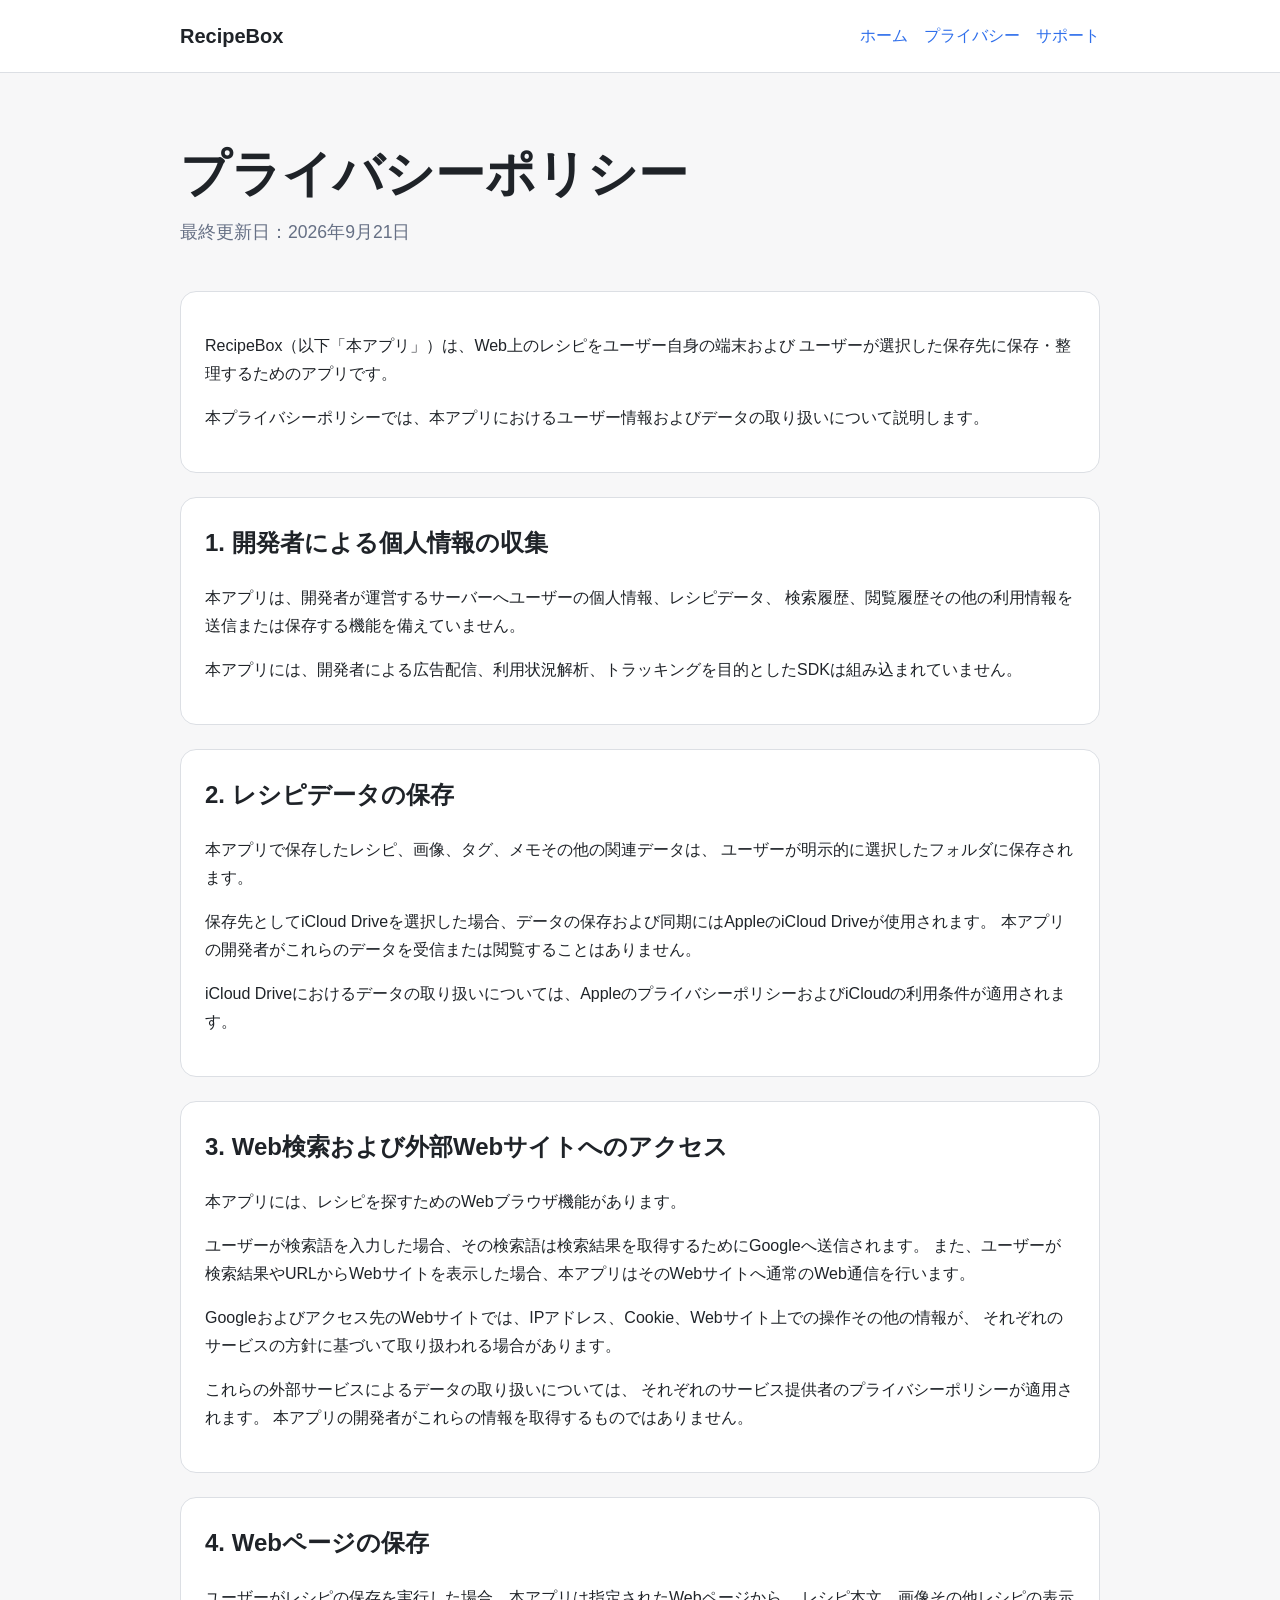
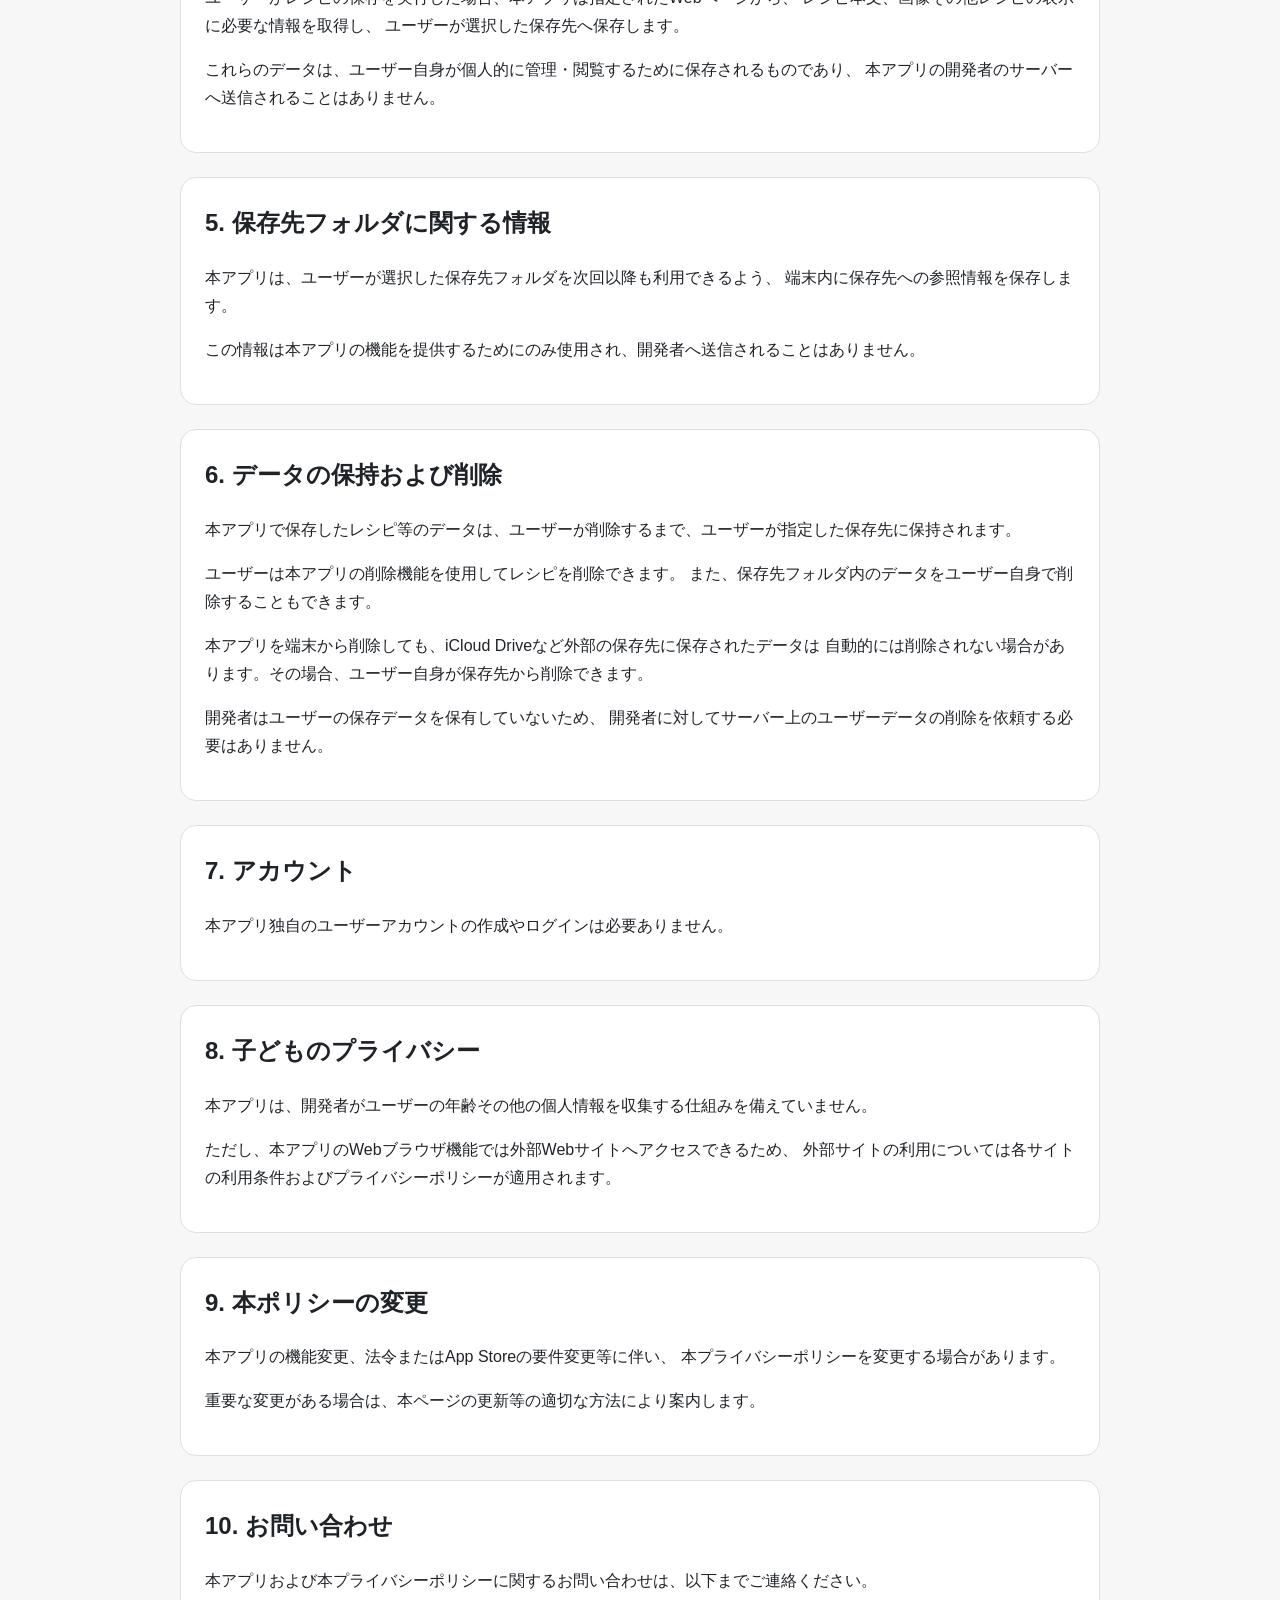
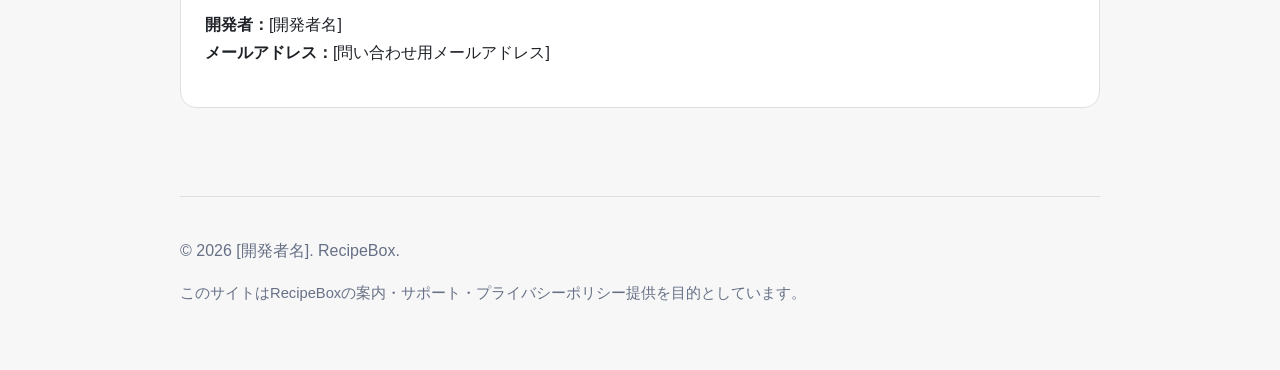
==== privacy.html @ 0dcfbc45 "Add files via upload" ====
<!doctype html>
<html lang="ja">
<head>
  <meta charset="utf-8">
  <meta name="viewport" content="width=device-width, initial-scale=1">
  <title>プライバシーポリシー | RecipeBox</title>
  <meta name="description" content="RecipeBoxのプライバシーポリシーです。">
  <link rel="stylesheet" href="style.css">
</head>
<body>

<header>
  <div class="header-inner">
    <a class="brand" href="index.html">RecipeBox</a>
    <nav aria-label="サイト内ナビゲーション">
      <a href="index.html">ホーム</a>
      <a href="privacy.html">プライバシー</a>
      <a href="support.html">サポート</a>
    </nav>
  </div>
</header>

<main>
  <section class="hero">
    <h1>プライバシーポリシー</h1>
    <p>最終更新日：2026年9月21日</p>
  </section>

  <section class="card">
    <p>
      RecipeBox（以下「本アプリ」）は、Web上のレシピをユーザー自身の端末および
      ユーザーが選択した保存先に保存・整理するためのアプリです。
    </p>
    <p>
      本プライバシーポリシーでは、本アプリにおけるユーザー情報およびデータの取り扱いについて説明します。
    </p>
  </section>

  <section class="card">
    <h2>1. 開発者による個人情報の収集</h2>
    <p>
      本アプリは、開発者が運営するサーバーへユーザーの個人情報、レシピデータ、
      検索履歴、閲覧履歴その他の利用情報を送信または保存する機能を備えていません。
    </p>
    <p>
      本アプリには、開発者による広告配信、利用状況解析、トラッキングを目的としたSDKは組み込まれていません。
    </p>
  </section>

  <section class="card">
    <h2>2. レシピデータの保存</h2>
    <p>
      本アプリで保存したレシピ、画像、タグ、メモその他の関連データは、
      ユーザーが明示的に選択したフォルダに保存されます。
    </p>
    <p>
      保存先としてiCloud Driveを選択した場合、データの保存および同期にはAppleのiCloud Driveが使用されます。
      本アプリの開発者がこれらのデータを受信または閲覧することはありません。
    </p>
    <p>
      iCloud Driveにおけるデータの取り扱いについては、AppleのプライバシーポリシーおよびiCloudの利用条件が適用されます。
    </p>
  </section>

  <section class="card">
    <h2>3. Web検索および外部Webサイトへのアクセス</h2>
    <p>
      本アプリには、レシピを探すためのWebブラウザ機能があります。
    </p>
    <p>
      ユーザーが検索語を入力した場合、その検索語は検索結果を取得するためにGoogleへ送信されます。
      また、ユーザーが検索結果やURLからWebサイトを表示した場合、本アプリはそのWebサイトへ通常のWeb通信を行います。
    </p>
    <p>
      Googleおよびアクセス先のWebサイトでは、IPアドレス、Cookie、Webサイト上での操作その他の情報が、
      それぞれのサービスの方針に基づいて取り扱われる場合があります。
    </p>
    <p>
      これらの外部サービスによるデータの取り扱いについては、
      それぞれのサービス提供者のプライバシーポリシーが適用されます。
      本アプリの開発者がこれらの情報を取得するものではありません。
    </p>
  </section>

  <section class="card">
    <h2>4. Webページの保存</h2>
    <p>
      ユーザーがレシピの保存を実行した場合、本アプリは指定されたWebページから、
      レシピ本文、画像その他レシピの表示に必要な情報を取得し、
      ユーザーが選択した保存先へ保存します。
    </p>
    <p>
      これらのデータは、ユーザー自身が個人的に管理・閲覧するために保存されるものであり、
      本アプリの開発者のサーバーへ送信されることはありません。
    </p>
  </section>

  <section class="card">
    <h2>5. 保存先フォルダに関する情報</h2>
    <p>
      本アプリは、ユーザーが選択した保存先フォルダを次回以降も利用できるよう、
      端末内に保存先への参照情報を保存します。
    </p>
    <p>
      この情報は本アプリの機能を提供するためにのみ使用され、開発者へ送信されることはありません。
    </p>
  </section>

  <section class="card">
    <h2>6. データの保持および削除</h2>
    <p>
      本アプリで保存したレシピ等のデータは、ユーザーが削除するまで、ユーザーが指定した保存先に保持されます。
    </p>
    <p>
      ユーザーは本アプリの削除機能を使用してレシピを削除できます。
      また、保存先フォルダ内のデータをユーザー自身で削除することもできます。
    </p>
    <p>
      本アプリを端末から削除しても、iCloud Driveなど外部の保存先に保存されたデータは
      自動的には削除されない場合があります。その場合、ユーザー自身が保存先から削除できます。
    </p>
    <p>
      開発者はユーザーの保存データを保有していないため、
      開発者に対してサーバー上のユーザーデータの削除を依頼する必要はありません。
    </p>
  </section>

  <section class="card">
    <h2>7. アカウント</h2>
    <p>本アプリ独自のユーザーアカウントの作成やログインは必要ありません。</p>
  </section>

  <section class="card">
    <h2>8. 子どものプライバシー</h2>
    <p>
      本アプリは、開発者がユーザーの年齢その他の個人情報を収集する仕組みを備えていません。
    </p>
    <p>
      ただし、本アプリのWebブラウザ機能では外部Webサイトへアクセスできるため、
      外部サイトの利用については各サイトの利用条件およびプライバシーポリシーが適用されます。
    </p>
  </section>

  <section class="card">
    <h2>9. 本ポリシーの変更</h2>
    <p>
      本アプリの機能変更、法令またはApp Storeの要件変更等に伴い、
      本プライバシーポリシーを変更する場合があります。
    </p>
    <p>
      重要な変更がある場合は、本ページの更新等の適切な方法により案内します。
    </p>
  </section>

  <section class="card">
    <h2>10. お問い合わせ</h2>
    <p>
      本アプリおよび本プライバシーポリシーに関するお問い合わせは、以下までご連絡ください。
    </p>
    <p>
      <strong>開発者：</strong>[開発者名]<br>
      <strong>メールアドレス：</strong>[問い合わせ用メールアドレス]
    </p>
  </section>
</main>

<footer>
  <p>© 2026 [開発者名]. RecipeBox.</p>
  <p class="small">
    このサイトはRecipeBoxの案内・サポート・プライバシーポリシー提供を目的としています。
  </p>
</footer>

</body>
</html>
---- style.css ----
:root {
  color-scheme: light dark;
  --bg: #f7f7f8;
  --card: #ffffff;
  --text: #1f2328;
  --muted: #667085;
  --border: #dcdfe4;
  --accent: #2f6feb;
  --accent-soft: #eaf2ff;
}

@media (prefers-color-scheme: dark) {
  :root {
    --bg: #111418;
    --card: #191d23;
    --text: #f2f4f7;
    --muted: #a7b0bd;
    --border: #30363d;
    --accent: #6ea8fe;
    --accent-soft: #17243a;
  }
}

* { box-sizing: border-box; }

body {
  margin: 0;
  font-family:
    -apple-system, BlinkMacSystemFont, "Hiragino Sans", "Yu Gothic",
    "Meiryo", sans-serif;
  background: var(--bg);
  color: var(--text);
  line-height: 1.75;
}

header {
  border-bottom: 1px solid var(--border);
  background: var(--card);
}

.header-inner,
main,
footer {
  width: min(920px, calc(100% - 32px));
  margin: 0 auto;
}

.header-inner {
  display: flex;
  align-items: center;
  justify-content: space-between;
  gap: 24px;
  min-height: 72px;
}

.brand {
  font-size: 1.25rem;
  font-weight: 700;
  text-decoration: none;
  color: var(--text);
}

nav {
  display: flex;
  gap: 16px;
  flex-wrap: wrap;
}

nav a,
footer a {
  color: var(--accent);
  text-decoration: none;
}

nav a:hover,
footer a:hover {
  text-decoration: underline;
}

main {
  padding: 48px 0 64px;
}

.hero {
  padding: 24px 0 20px;
}

.hero h1 {
  margin: 0 0 12px;
  font-size: clamp(2rem, 5vw, 3.1rem);
  line-height: 1.2;
}

.hero p {
  margin: 0;
  font-size: 1.1rem;
  color: var(--muted);
}

.card {
  background: var(--card);
  border: 1px solid var(--border);
  border-radius: 16px;
  padding: 24px;
  margin: 24px 0;
}

.card h2:first-child,
.card h3:first-child {
  margin-top: 0;
}

.notice {
  background: var(--accent-soft);
  border-left: 4px solid var(--accent);
  padding: 16px 18px;
  border-radius: 10px;
}

ul, ol {
  padding-left: 1.4rem;
}

code {
  font-family: ui-monospace, SFMono-Regular, Menlo, Monaco, Consolas, monospace;
}

footer {
  padding: 24px 0 48px;
  color: var(--muted);
  border-top: 1px solid var(--border);
}

.small {
  font-size: 0.92rem;
  color: var(--muted);
}

.button {
  display: inline-block;
  padding: 10px 16px;
  border-radius: 10px;
  background: var(--accent);
  color: white;
  text-decoration: none;
  font-weight: 600;
}

.button:hover {
  opacity: 0.92;
  text-decoration: none;
}

@media (max-width: 640px) {
  .header-inner {
    align-items: flex-start;
    flex-direction: column;
    padding: 16px 0;
  }
  main {
    padding-top: 28px;
  }
}
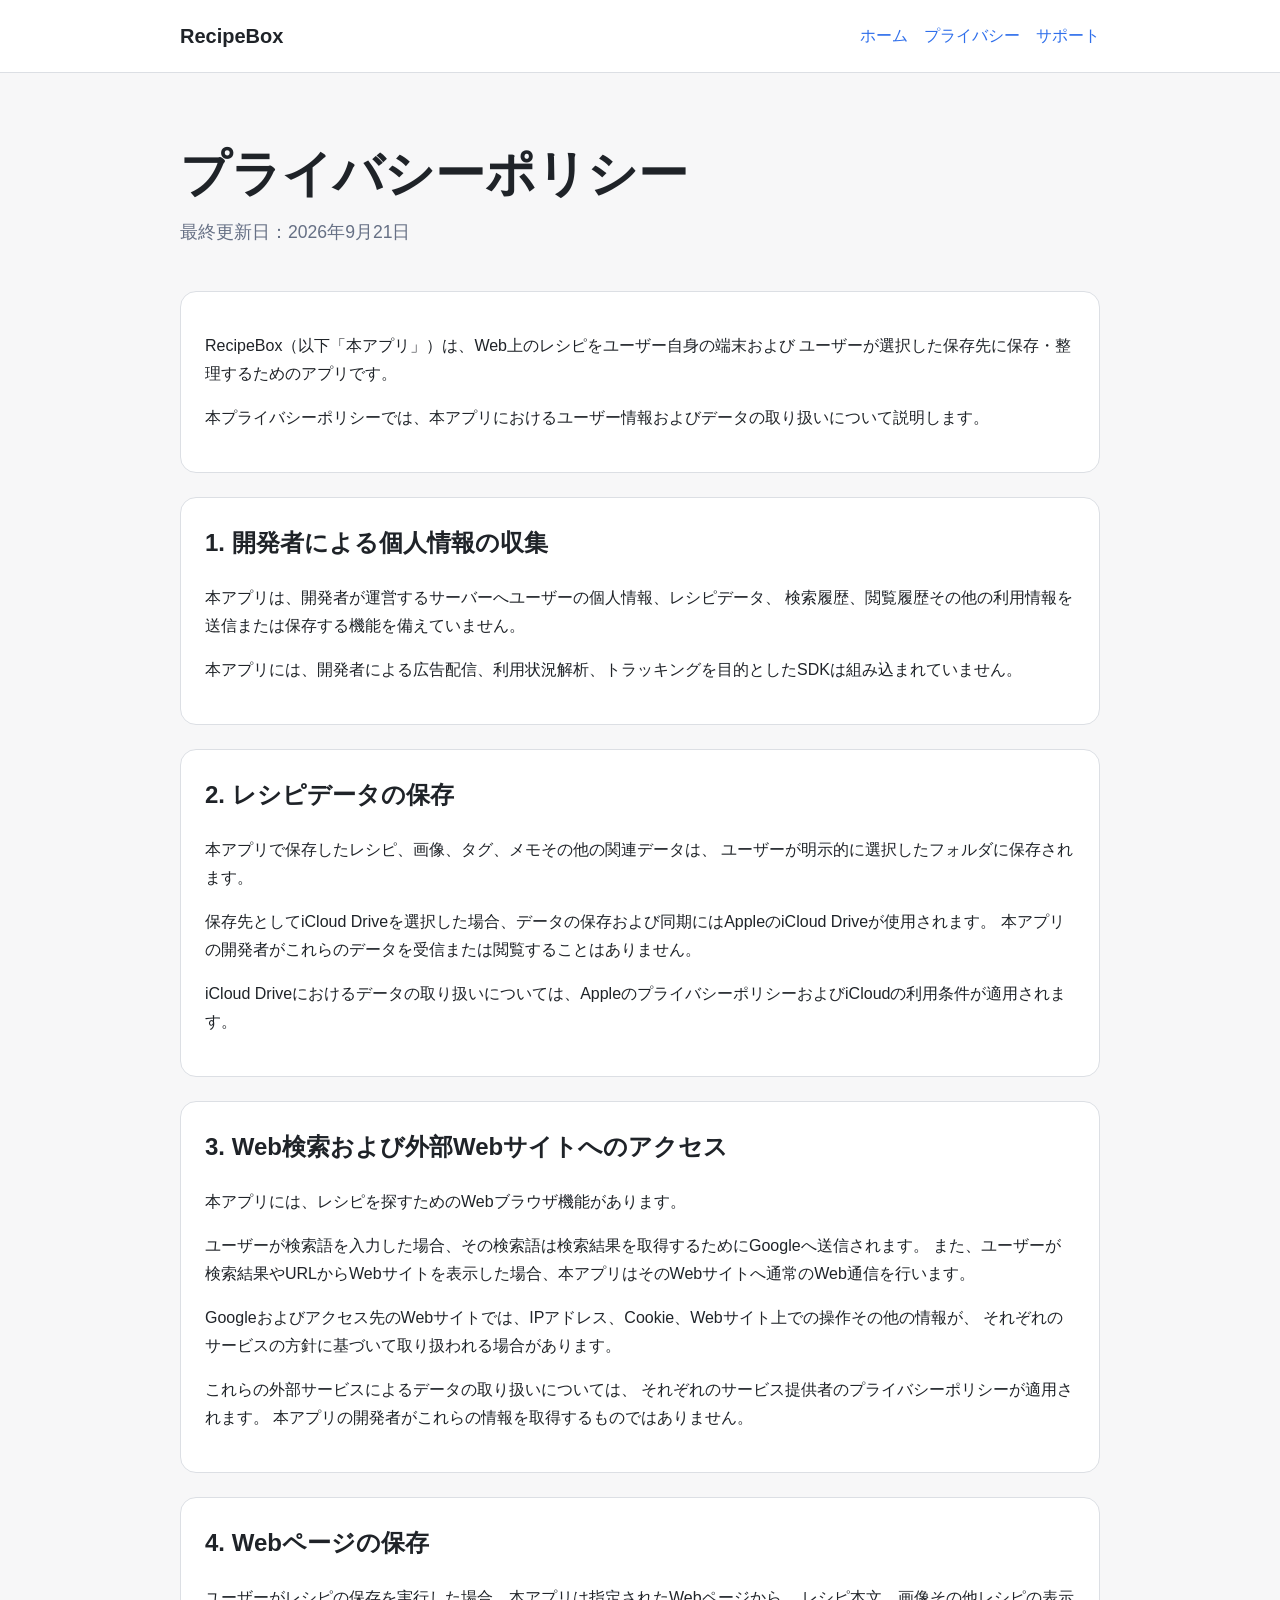
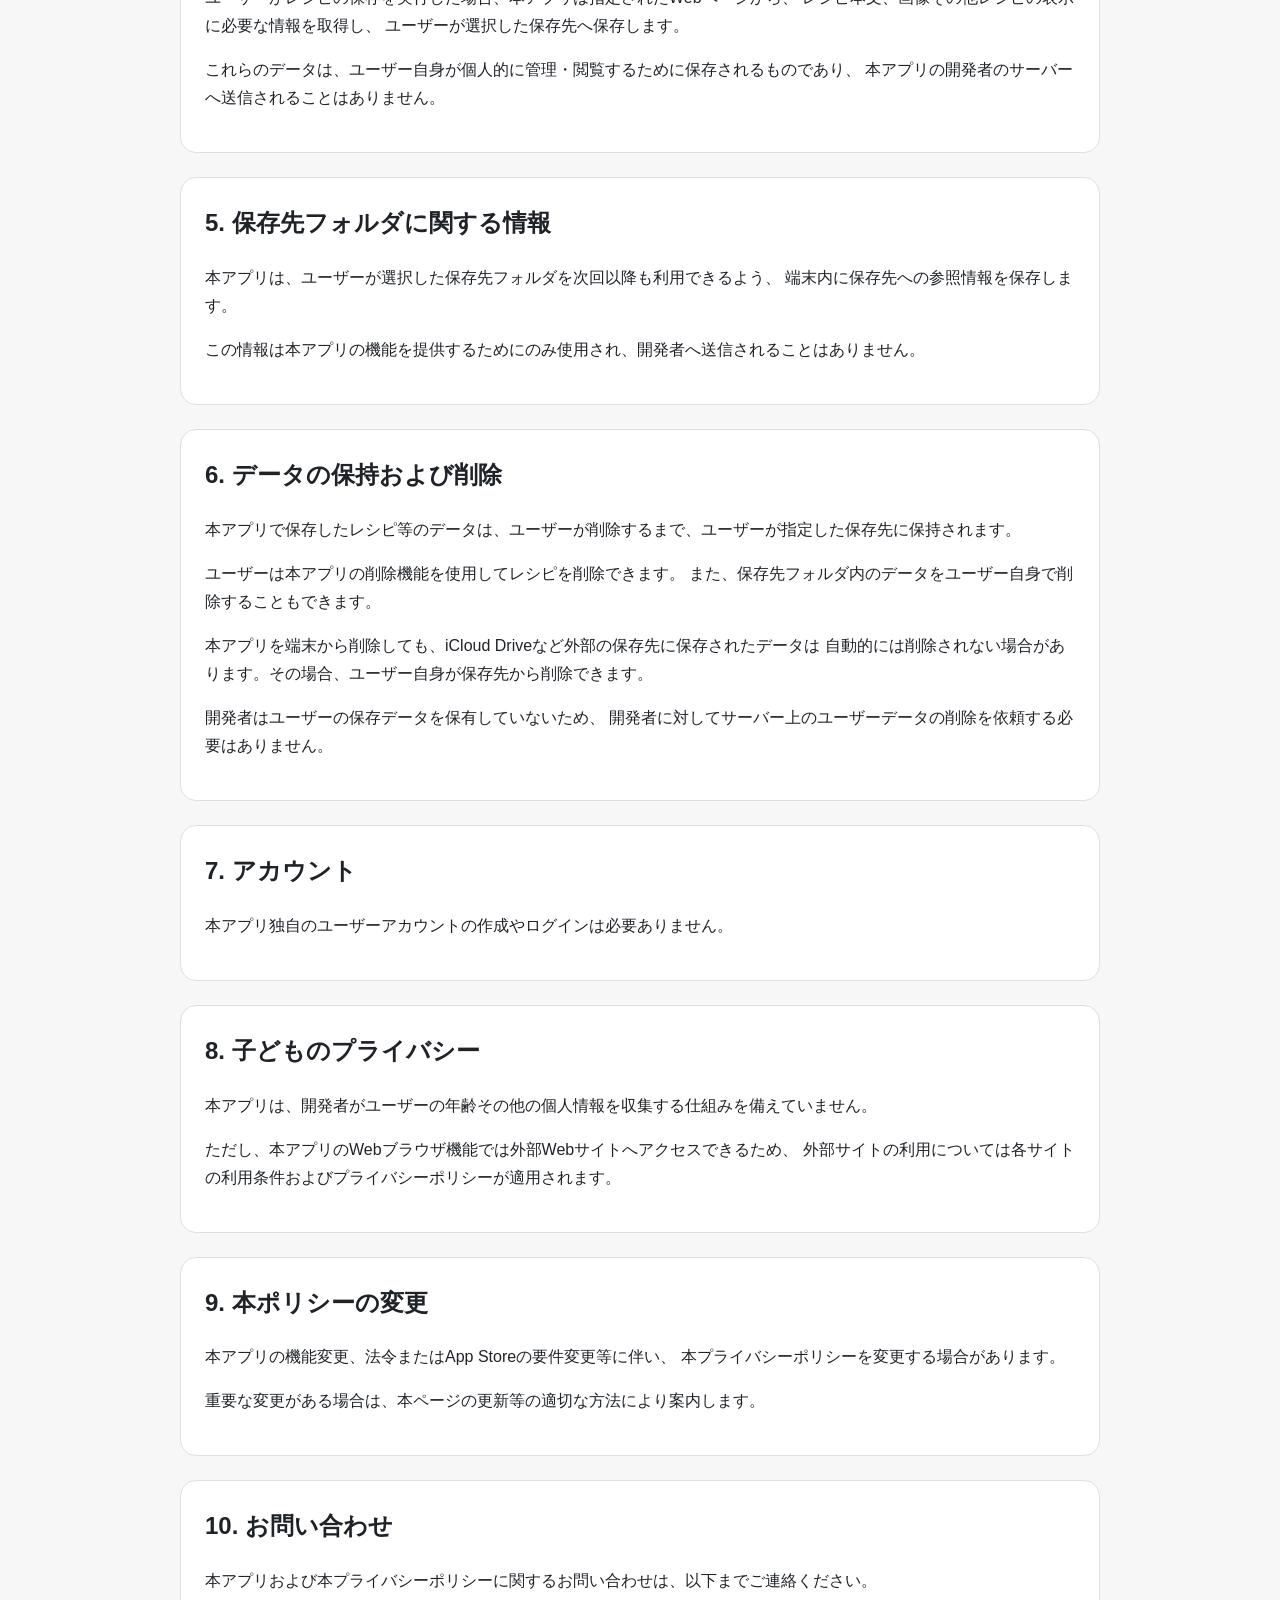
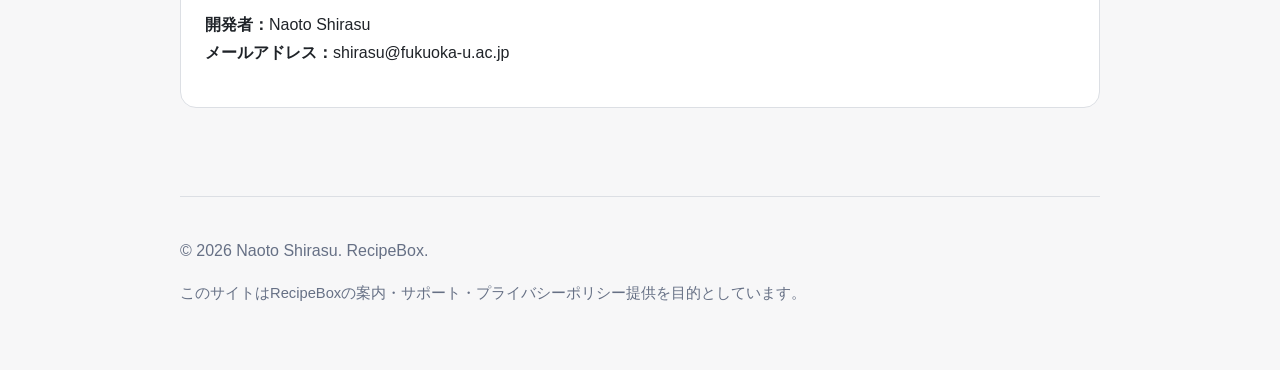
==== commit 77bea2ef: "Update developer information in privacy.html" ====
--- a/privacy.html
+++ b/privacy.html
@@ -158,14 +158,14 @@
       本アプリおよび本プライバシーポリシーに関するお問い合わせは、以下までご連絡ください。
     </p>
     <p>
-      <strong>開発者：</strong>[開発者名]<br>
-      <strong>メールアドレス：</strong>[問い合わせ用メールアドレス]
+      <strong>開発者：</strong>Naoto Shirasu<br>
+      <strong>メールアドレス：</strong>shirasu@fukuoka-u.ac.jp
     </p>
   </section>
 </main>
 
 <footer>
-  <p>© 2026 [開発者名]. RecipeBox.</p>
+  <p>© 2026 Naoto Shirasu. RecipeBox.</p>
   <p class="small">
     このサイトはRecipeBoxの案内・サポート・プライバシーポリシー提供を目的としています。
   </p>
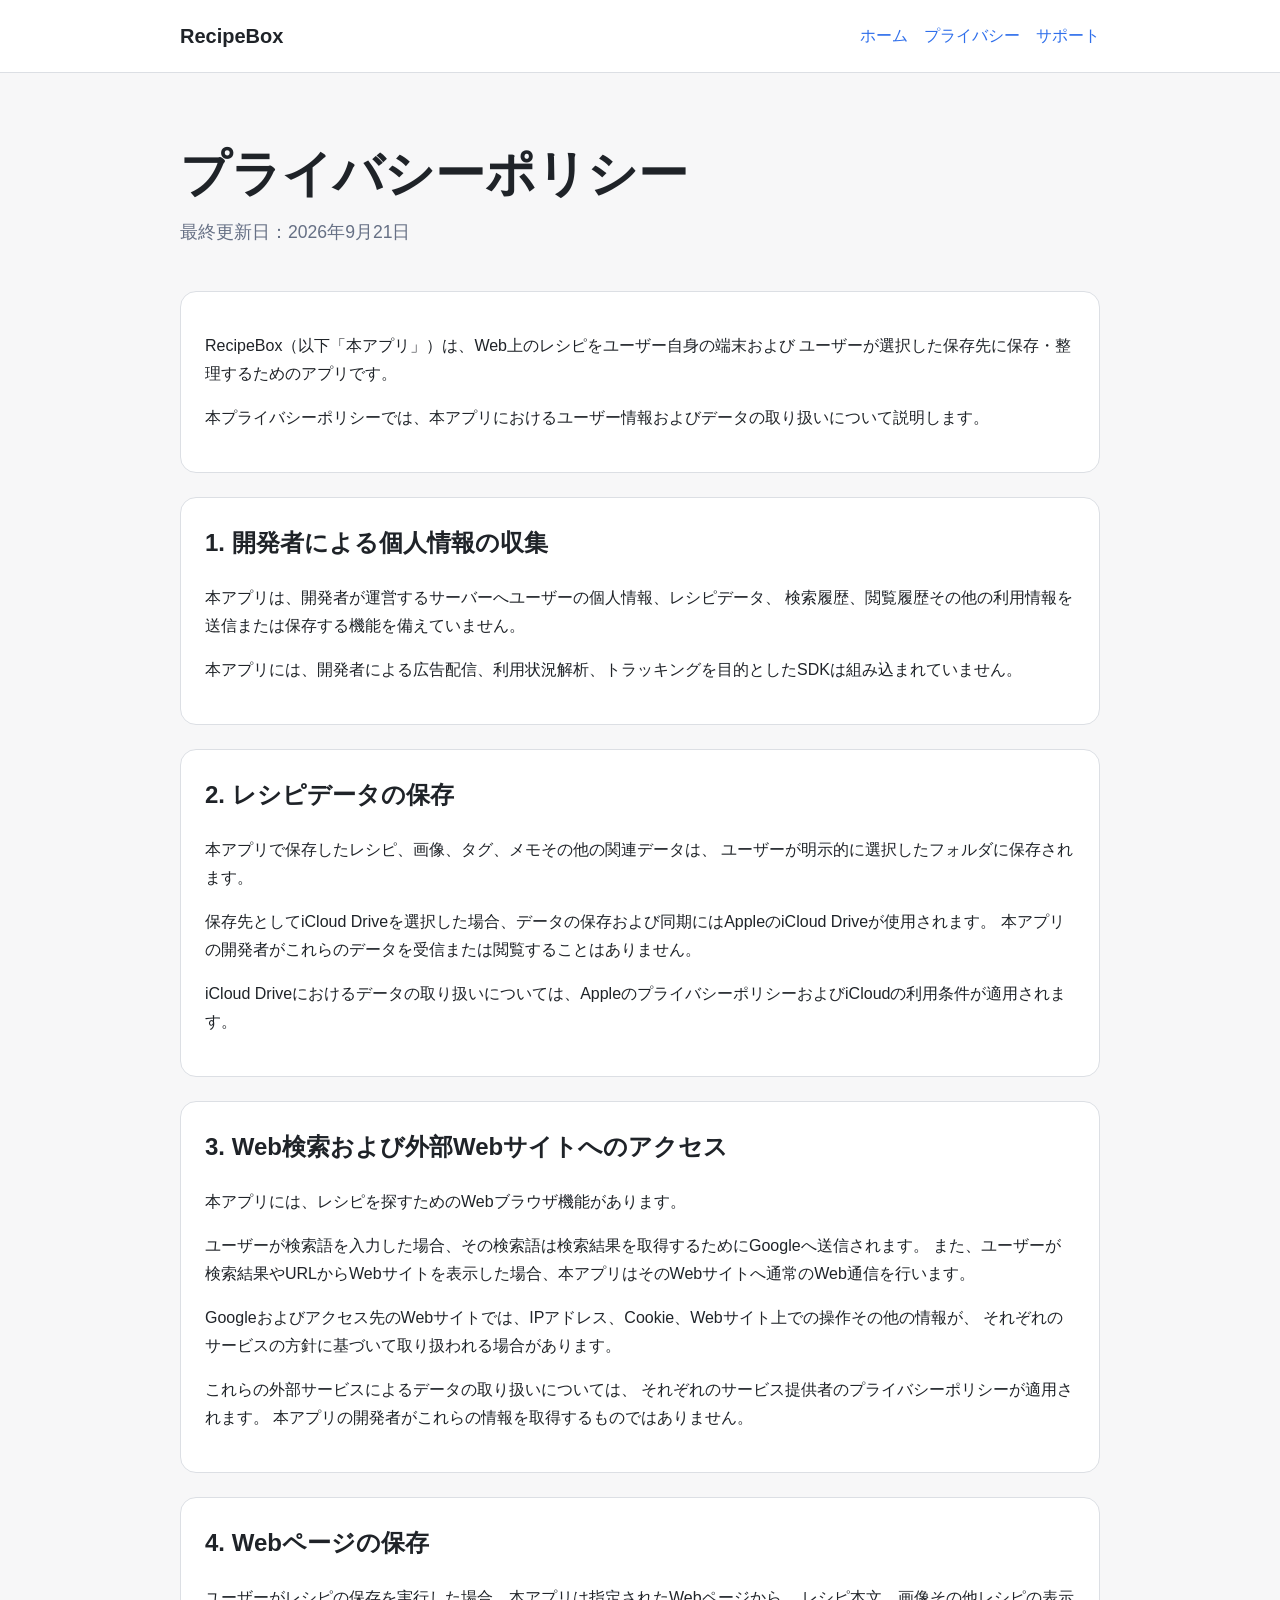
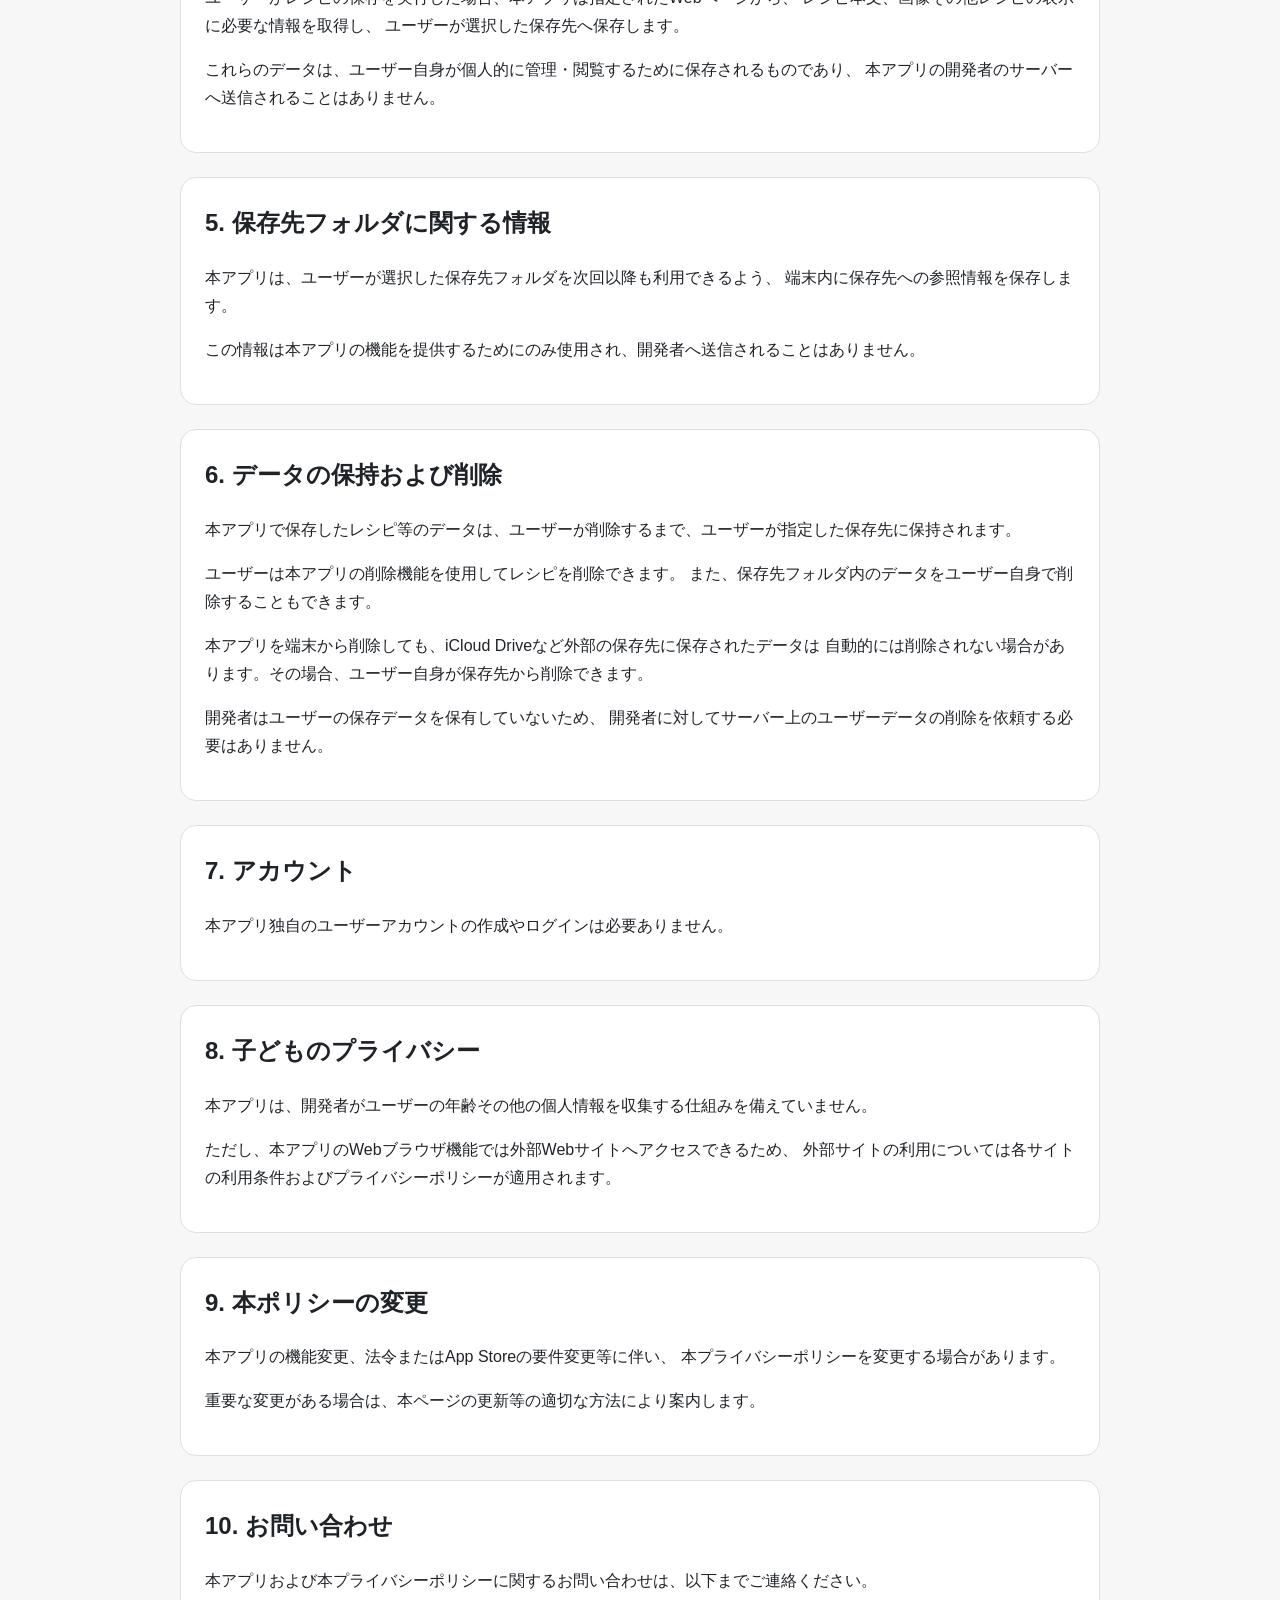
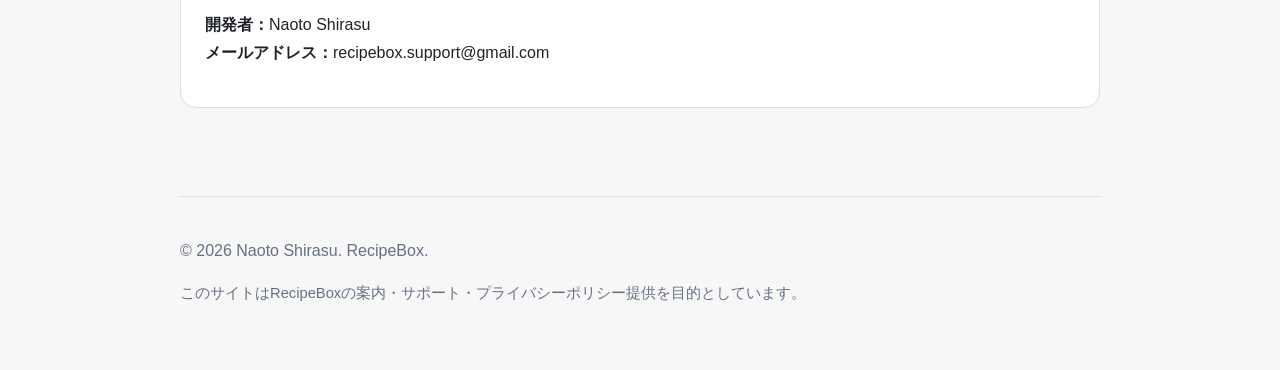
==== commit 87c383a8: "Update privacy.html" ====
--- a/privacy.html
+++ b/privacy.html
@@ -159,7 +159,7 @@
     </p>
     <p>
       <strong>開発者：</strong>Naoto Shirasu<br>
-      <strong>メールアドレス：</strong>shirasu@fukuoka-u.ac.jp
+      <strong>メールアドレス：</strong>recipebox.support@gmail.com
     </p>
   </section>
 </main>
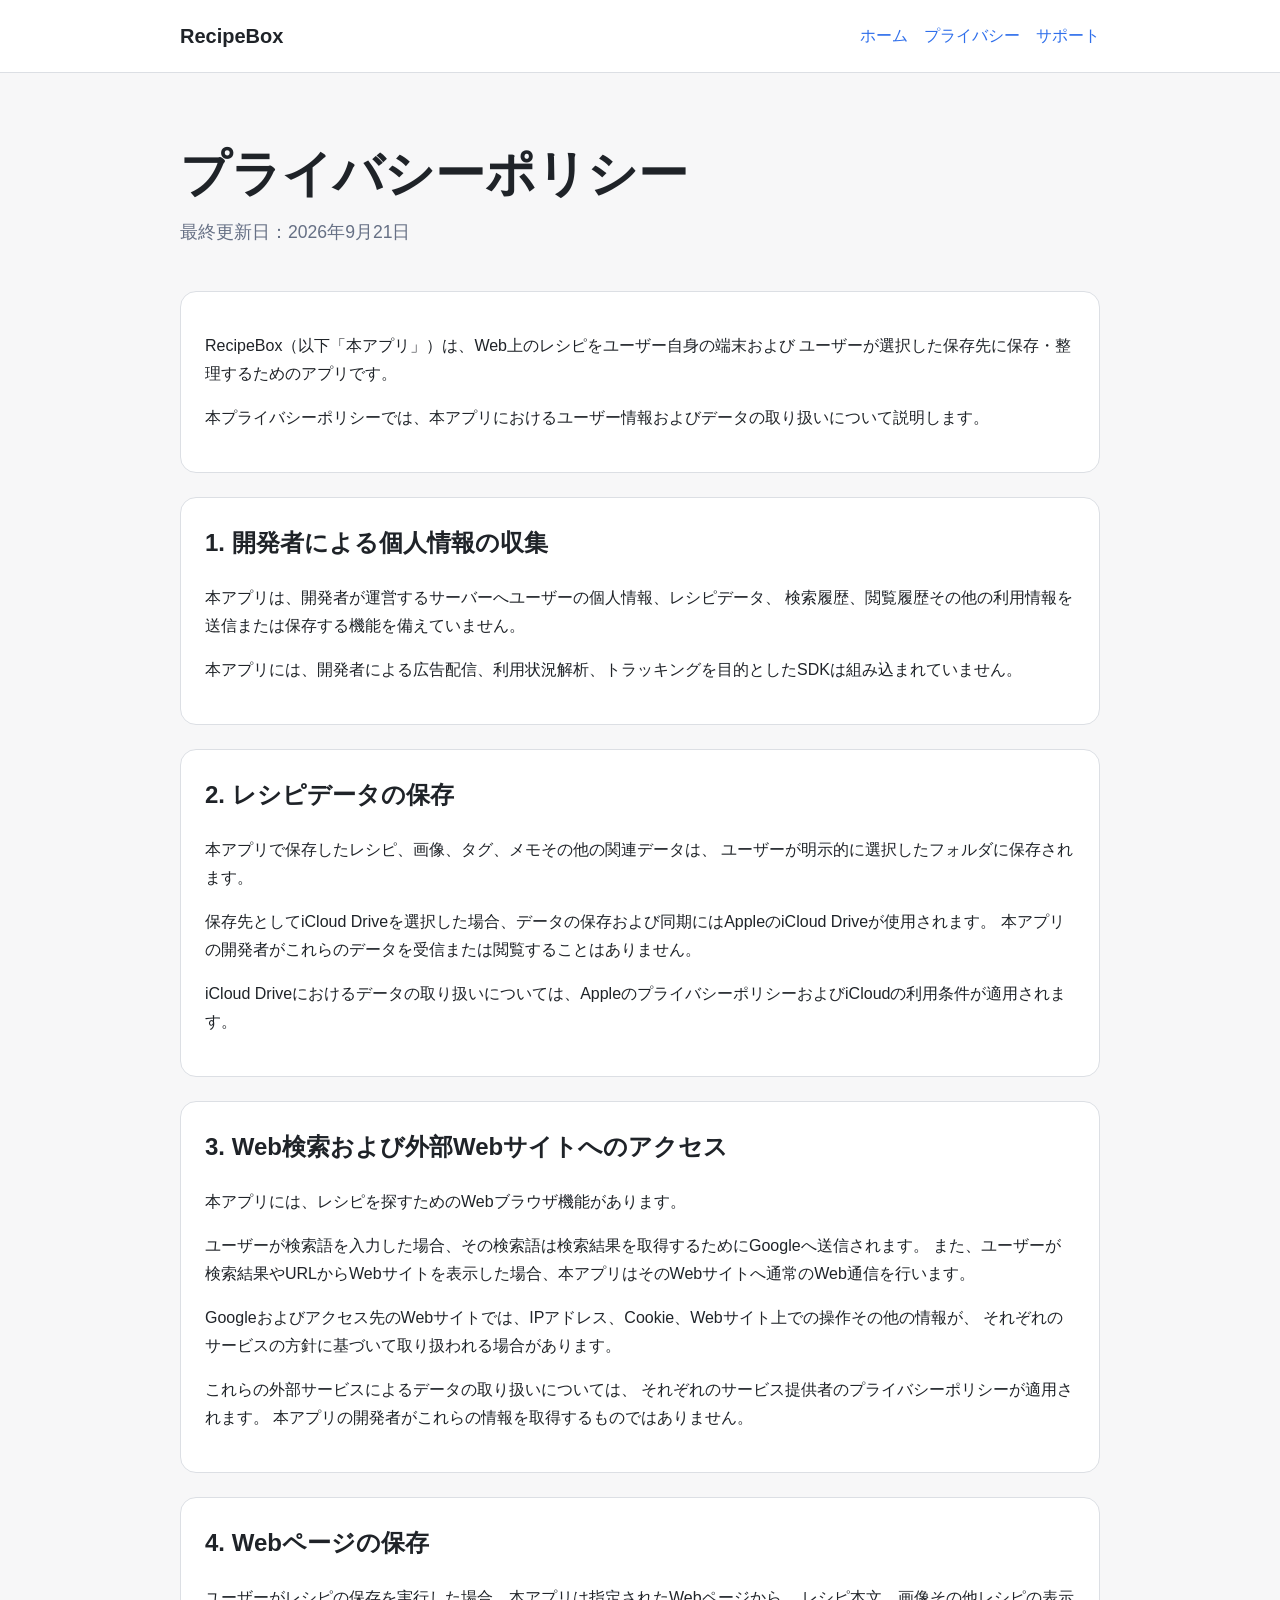
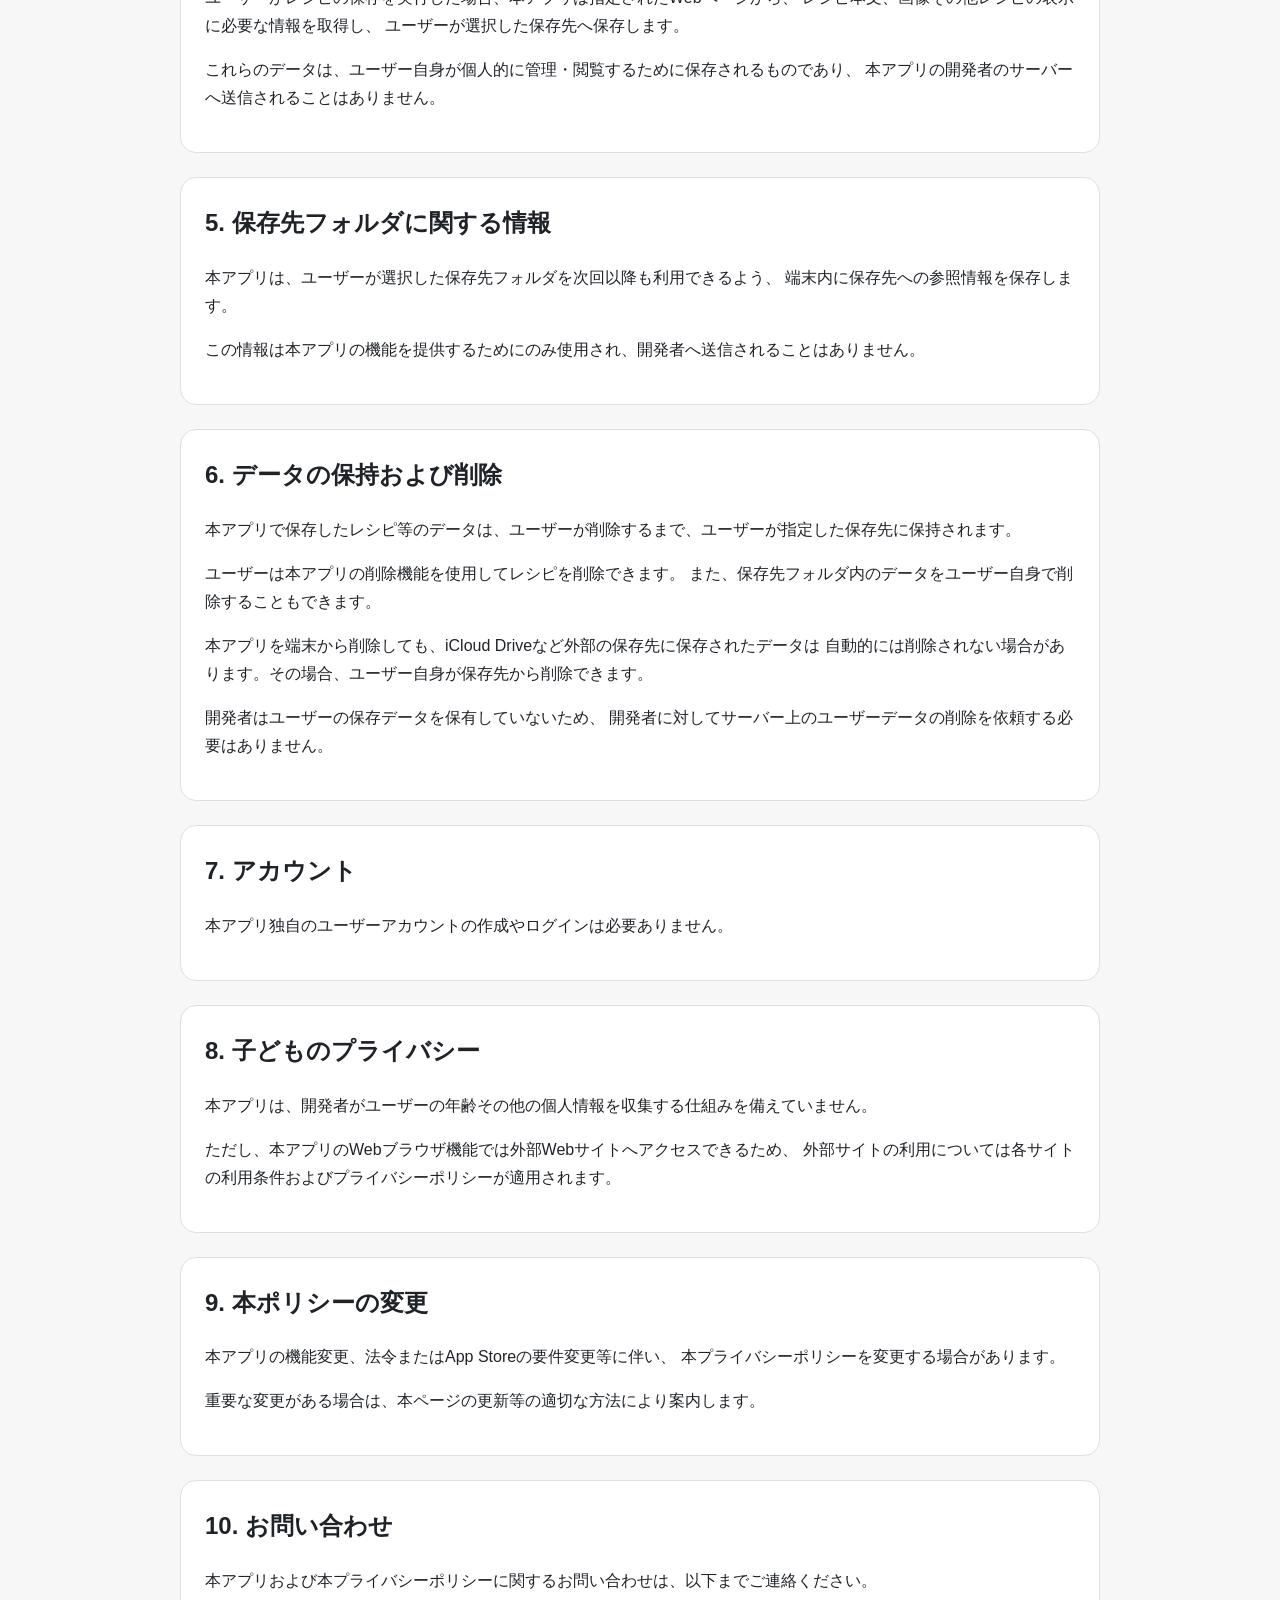
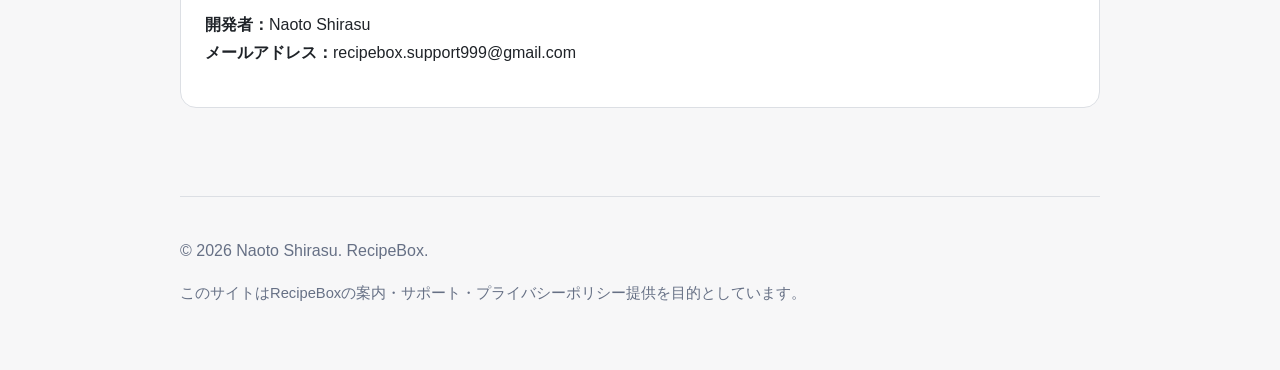
==== commit 42043be8: "Update privacy.html" ====
--- a/privacy.html
+++ b/privacy.html
@@ -159,7 +159,7 @@
     </p>
     <p>
       <strong>開発者：</strong>Naoto Shirasu<br>
-      <strong>メールアドレス：</strong>recipebox.support@gmail.com
+      <strong>メールアドレス：</strong>recipebox.support999@gmail.com
     </p>
   </section>
 </main>
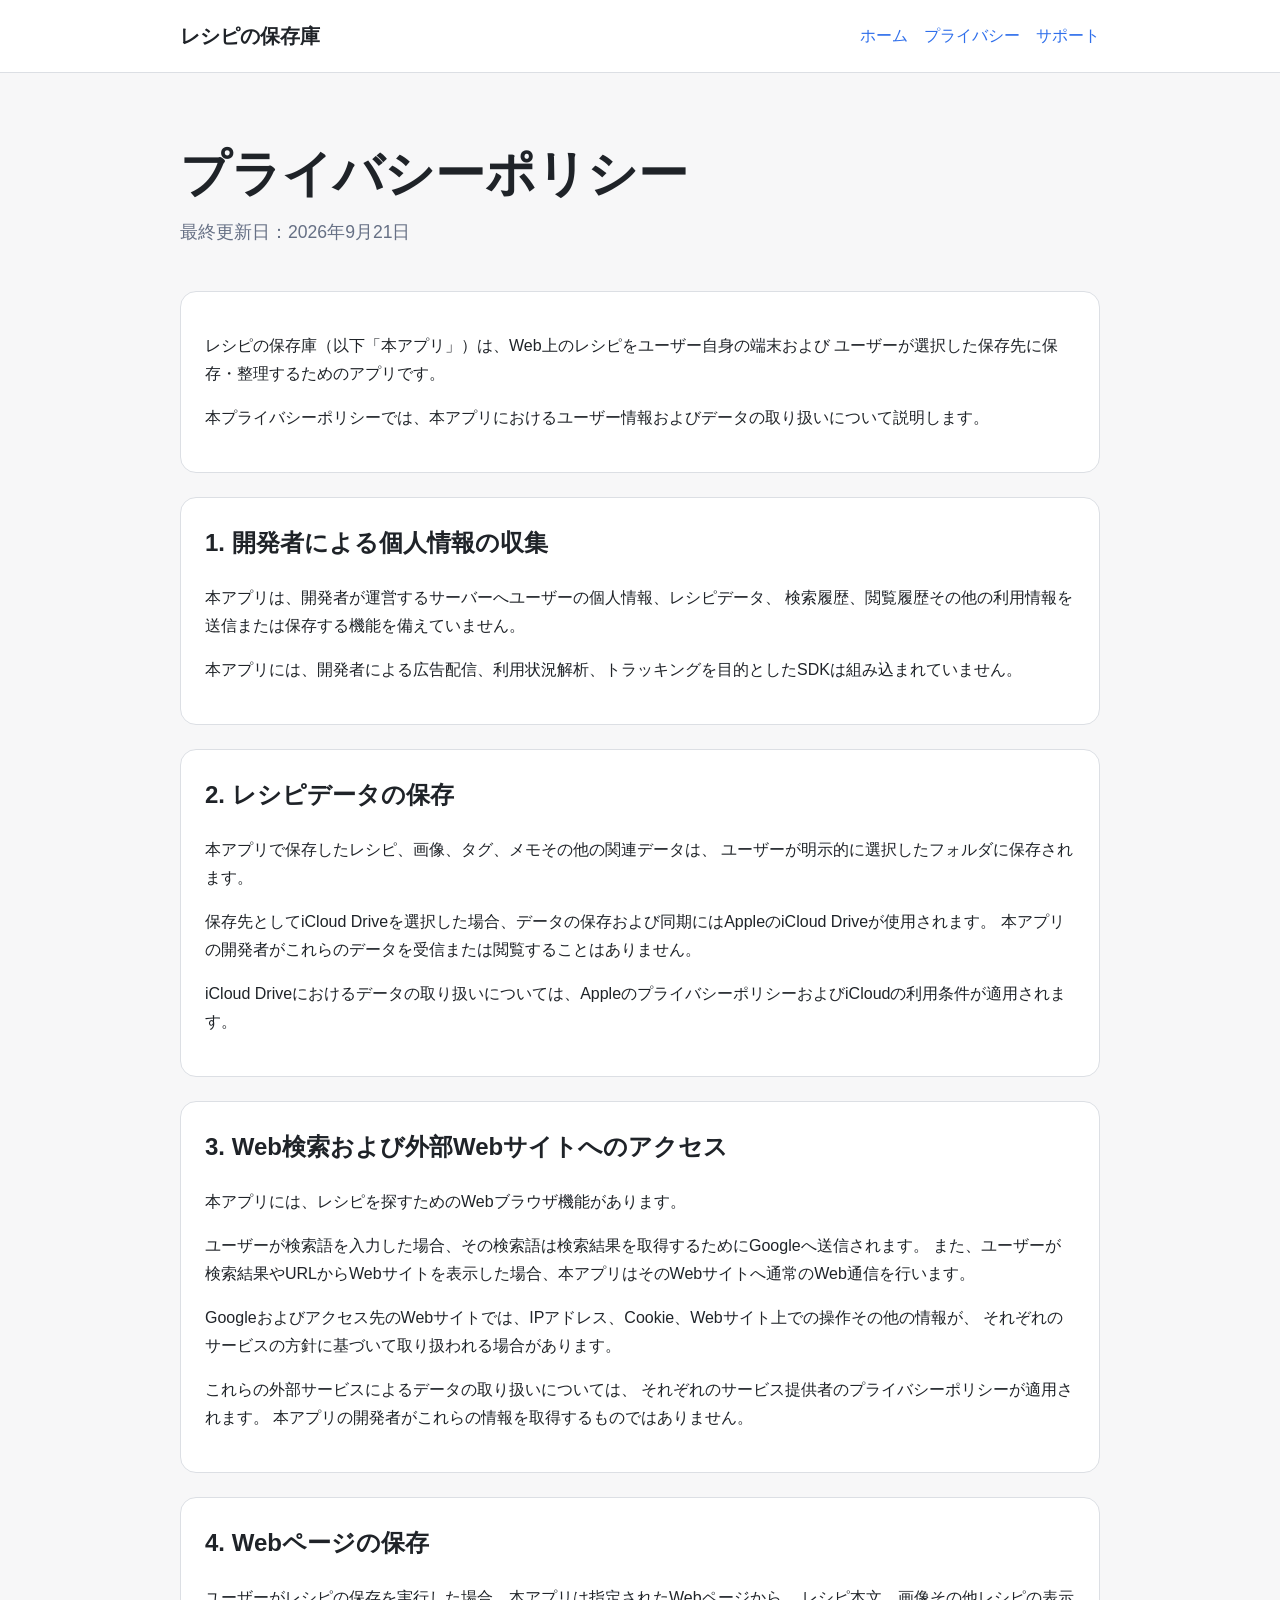
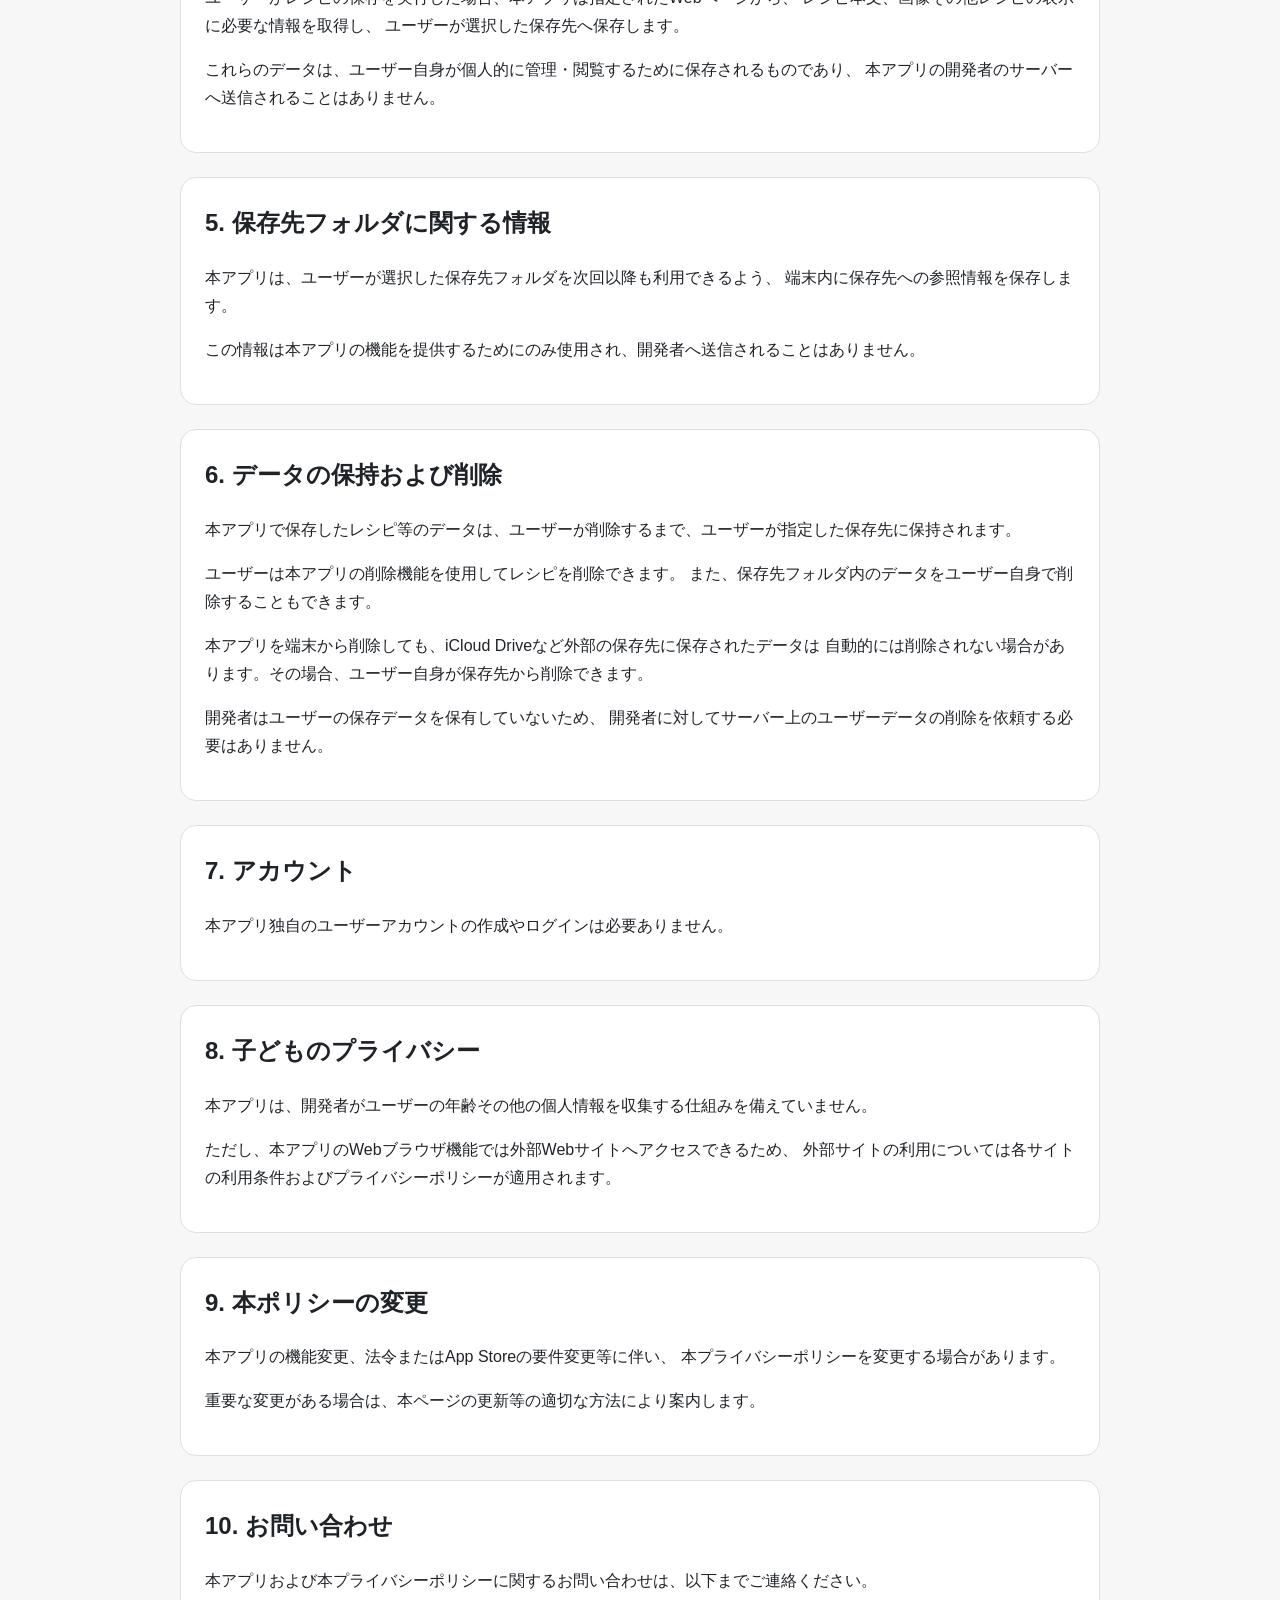
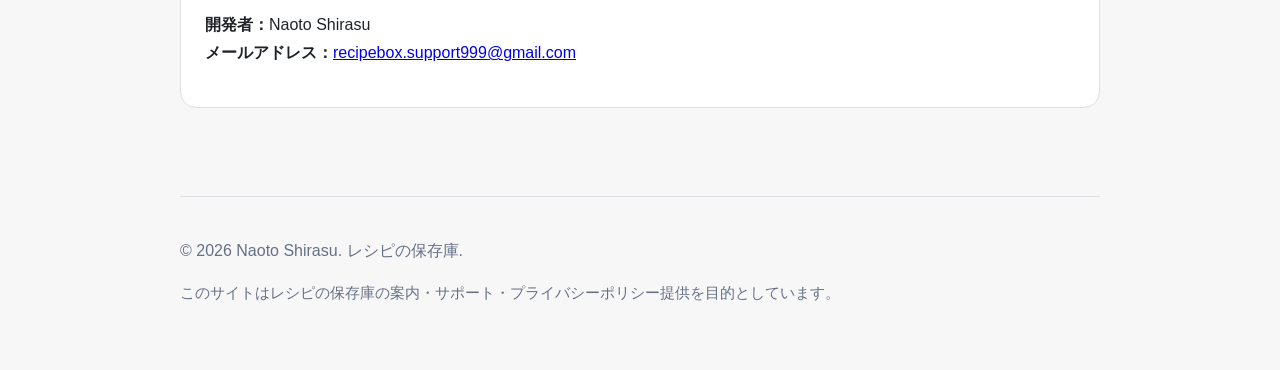
==== commit 395f2923: "Add files via upload" ====
--- a/privacy.html
+++ b/privacy.html
@@ -3,15 +3,15 @@
 <head>
   <meta charset="utf-8">
   <meta name="viewport" content="width=device-width, initial-scale=1">
-  <title>プライバシーポリシー | RecipeBox</title>
-  <meta name="description" content="RecipeBoxのプライバシーポリシーです。">
+  <title>プライバシーポリシー | レシピの保存庫</title>
+  <meta name="description" content="レシピの保存庫のプライバシーポリシーです。">
   <link rel="stylesheet" href="style.css">
 </head>
 <body>
 
 <header>
   <div class="header-inner">
-    <a class="brand" href="index.html">RecipeBox</a>
+    <a class="brand" href="index.html">レシピの保存庫</a>
     <nav aria-label="サイト内ナビゲーション">
       <a href="index.html">ホーム</a>
       <a href="privacy.html">プライバシー</a>
@@ -28,7 +28,7 @@
 
   <section class="card">
     <p>
-      RecipeBox（以下「本アプリ」）は、Web上のレシピをユーザー自身の端末および
+      レシピの保存庫（以下「本アプリ」）は、Web上のレシピをユーザー自身の端末および
       ユーザーが選択した保存先に保存・整理するためのアプリです。
     </p>
     <p>
@@ -159,15 +159,15 @@
     </p>
     <p>
       <strong>開発者：</strong>Naoto Shirasu<br>
-      <strong>メールアドレス：</strong>recipebox.support999@gmail.com
+      <strong>メールアドレス：</strong><a href="mailto:recipebox.support999@gmail.com">recipebox.support999@gmail.com</a>
     </p>
   </section>
 </main>
 
 <footer>
-  <p>© 2026 Naoto Shirasu. RecipeBox.</p>
+  <p>© 2026 Naoto Shirasu. レシピの保存庫.</p>
   <p class="small">
-    このサイトはRecipeBoxの案内・サポート・プライバシーポリシー提供を目的としています。
+    このサイトはレシピの保存庫の案内・サポート・プライバシーポリシー提供を目的としています。
   </p>
 </footer>
 
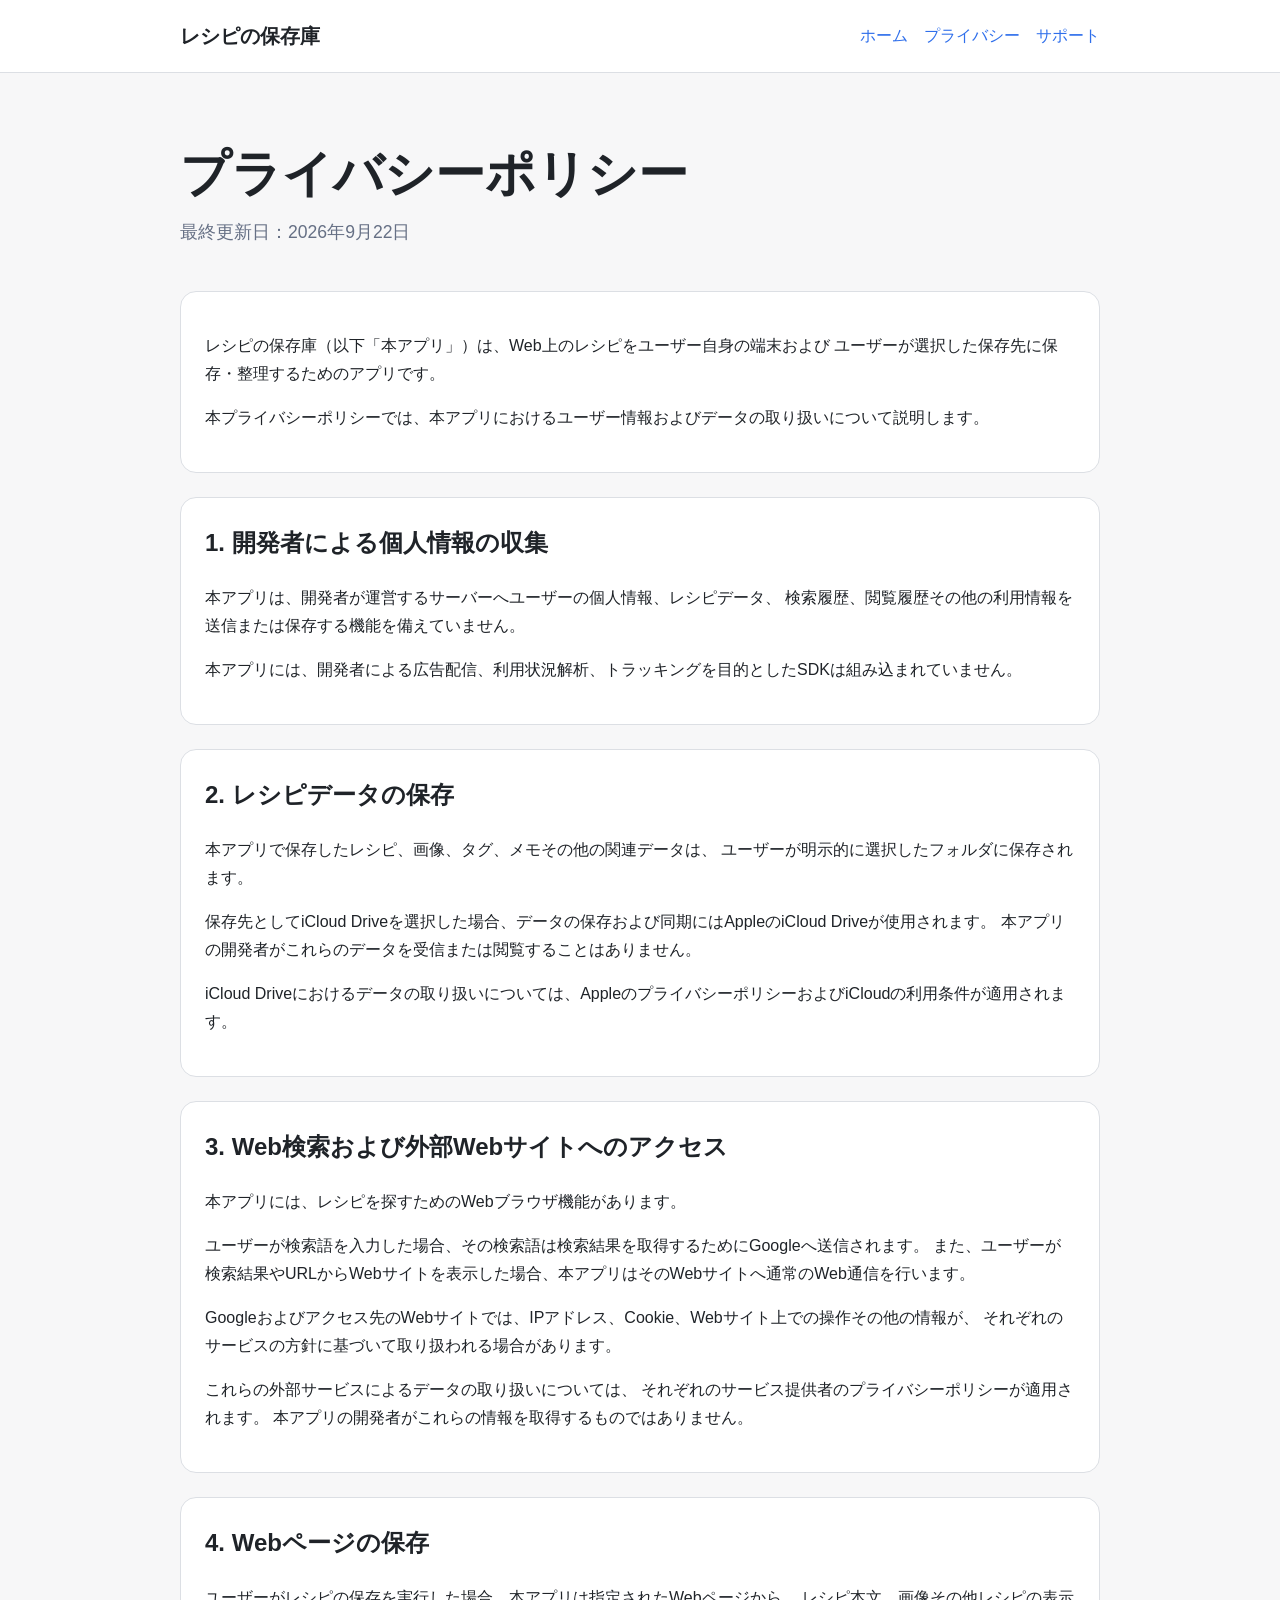
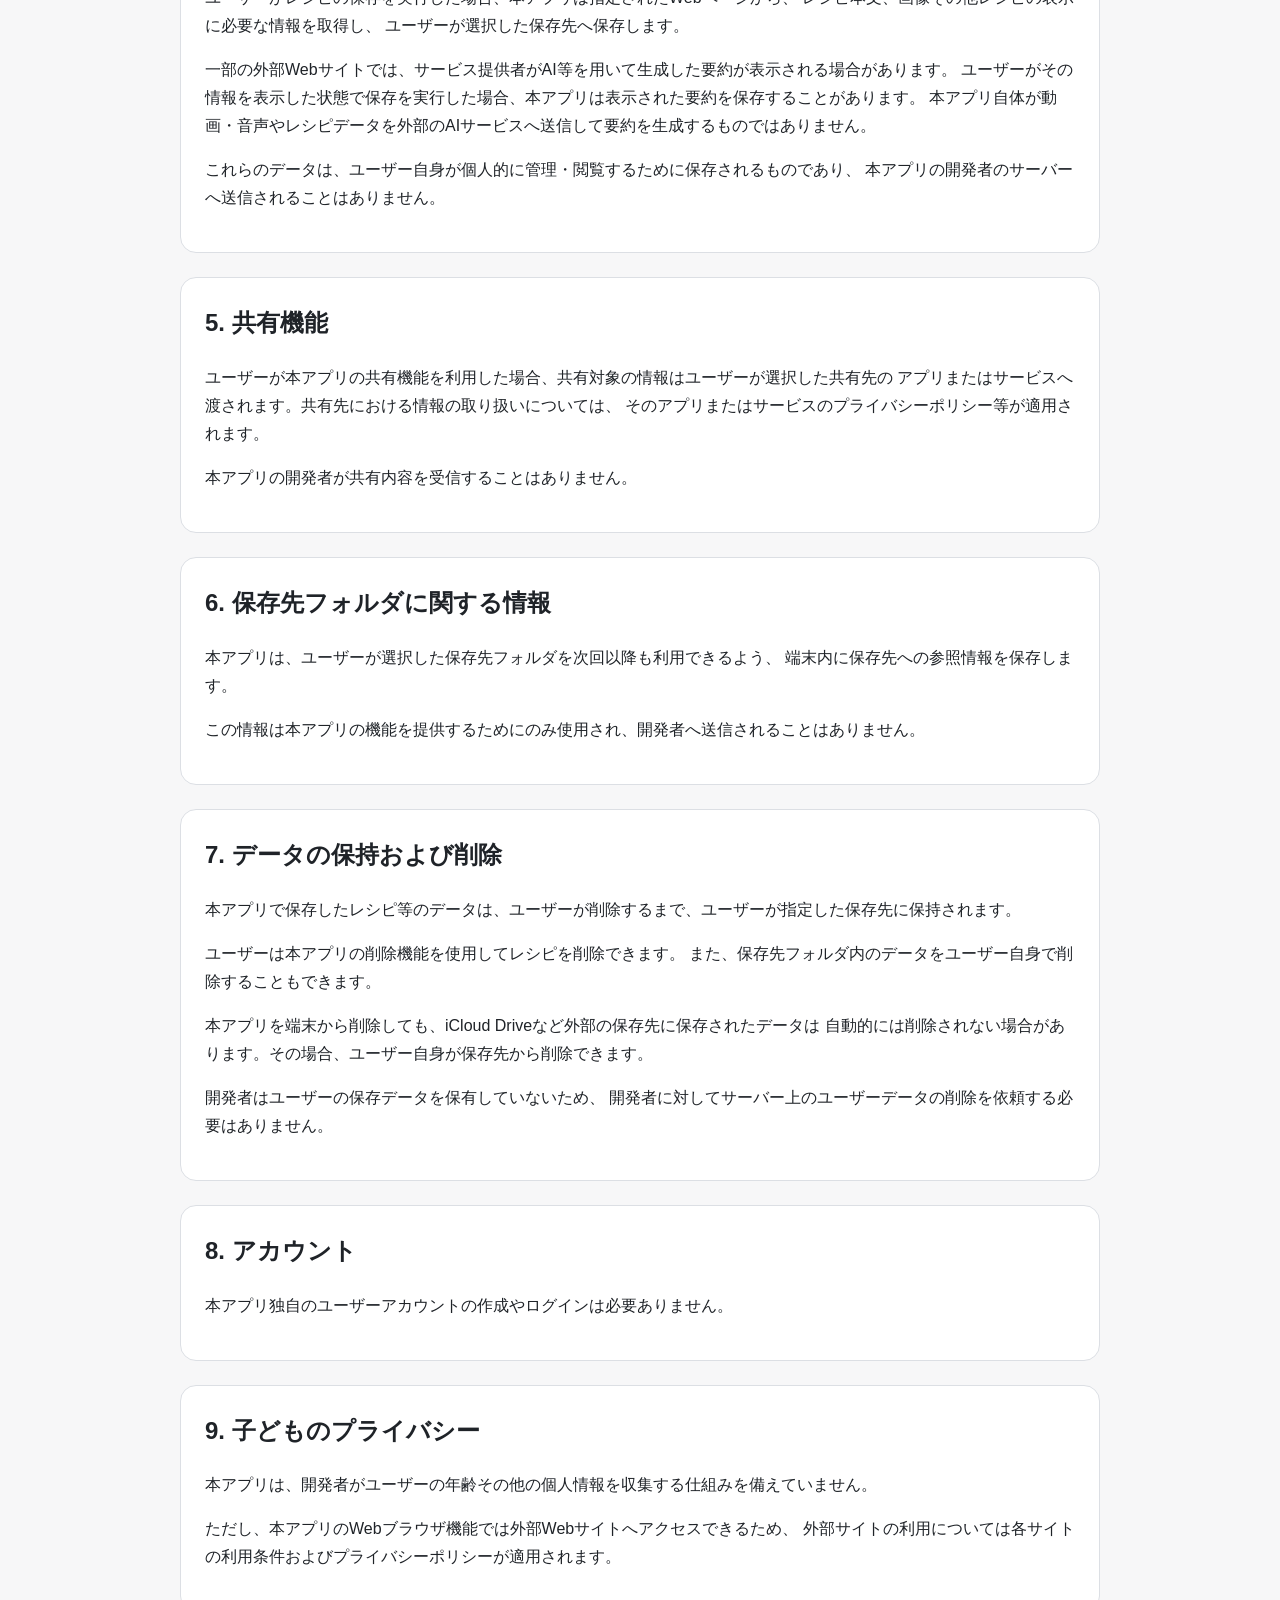
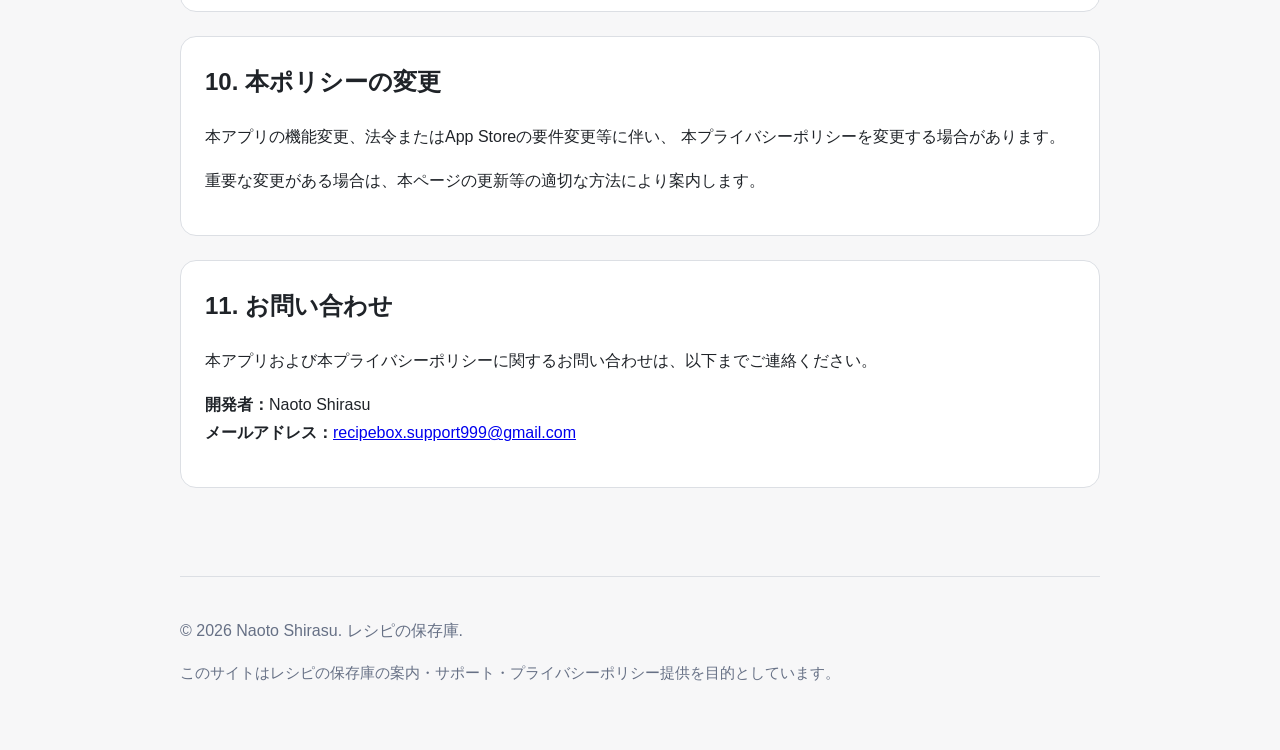
==== commit fd21d1f7: "Add files via upload" ====
--- a/privacy.html
+++ b/privacy.html
@@ -23,7 +23,7 @@
 <main>
   <section class="hero">
     <h1>プライバシーポリシー</h1>
-    <p>最終更新日：2026年9月21日</p>
+    <p>最終更新日：2026年9月22日</p>
   </section>
 
   <section class="card">
@@ -90,13 +90,30 @@
       ユーザーが選択した保存先へ保存します。
     </p>
     <p>
+      一部の外部Webサイトでは、サービス提供者がAI等を用いて生成した要約が表示される場合があります。
+      ユーザーがその情報を表示した状態で保存を実行した場合、本アプリは表示された要約を保存することがあります。
+      本アプリ自体が動画・音声やレシピデータを外部のAIサービスへ送信して要約を生成するものではありません。
+    </p>
+    <p>
       これらのデータは、ユーザー自身が個人的に管理・閲覧するために保存されるものであり、
       本アプリの開発者のサーバーへ送信されることはありません。
     </p>
   </section>
 
   <section class="card">
-    <h2>5. 保存先フォルダに関する情報</h2>
+    <h2>5. 共有機能</h2>
+    <p>
+      ユーザーが本アプリの共有機能を利用した場合、共有対象の情報はユーザーが選択した共有先の
+      アプリまたはサービスへ渡されます。共有先における情報の取り扱いについては、
+      そのアプリまたはサービスのプライバシーポリシー等が適用されます。
+    </p>
+    <p>
+      本アプリの開発者が共有内容を受信することはありません。
+    </p>
+  </section>
+
+  <section class="card">
+    <h2>6. 保存先フォルダに関する情報</h2>
     <p>
       本アプリは、ユーザーが選択した保存先フォルダを次回以降も利用できるよう、
       端末内に保存先への参照情報を保存します。
@@ -107,7 +124,7 @@
   </section>
 
   <section class="card">
-    <h2>6. データの保持および削除</h2>
+    <h2>7. データの保持および削除</h2>
     <p>
       本アプリで保存したレシピ等のデータは、ユーザーが削除するまで、ユーザーが指定した保存先に保持されます。
     </p>
@@ -126,12 +143,12 @@
   </section>
 
   <section class="card">
-    <h2>7. アカウント</h2>
+    <h2>8. アカウント</h2>
     <p>本アプリ独自のユーザーアカウントの作成やログインは必要ありません。</p>
   </section>
 
   <section class="card">
-    <h2>8. 子どものプライバシー</h2>
+    <h2>9. 子どものプライバシー</h2>
     <p>
       本アプリは、開発者がユーザーの年齢その他の個人情報を収集する仕組みを備えていません。
     </p>
@@ -142,7 +159,7 @@
   </section>
 
   <section class="card">
-    <h2>9. 本ポリシーの変更</h2>
+    <h2>10. 本ポリシーの変更</h2>
     <p>
       本アプリの機能変更、法令またはApp Storeの要件変更等に伴い、
       本プライバシーポリシーを変更する場合があります。
@@ -153,7 +170,7 @@
   </section>
 
   <section class="card">
-    <h2>10. お問い合わせ</h2>
+    <h2>11. お問い合わせ</h2>
     <p>
       本アプリおよび本プライバシーポリシーに関するお問い合わせは、以下までご連絡ください。
     </p>
